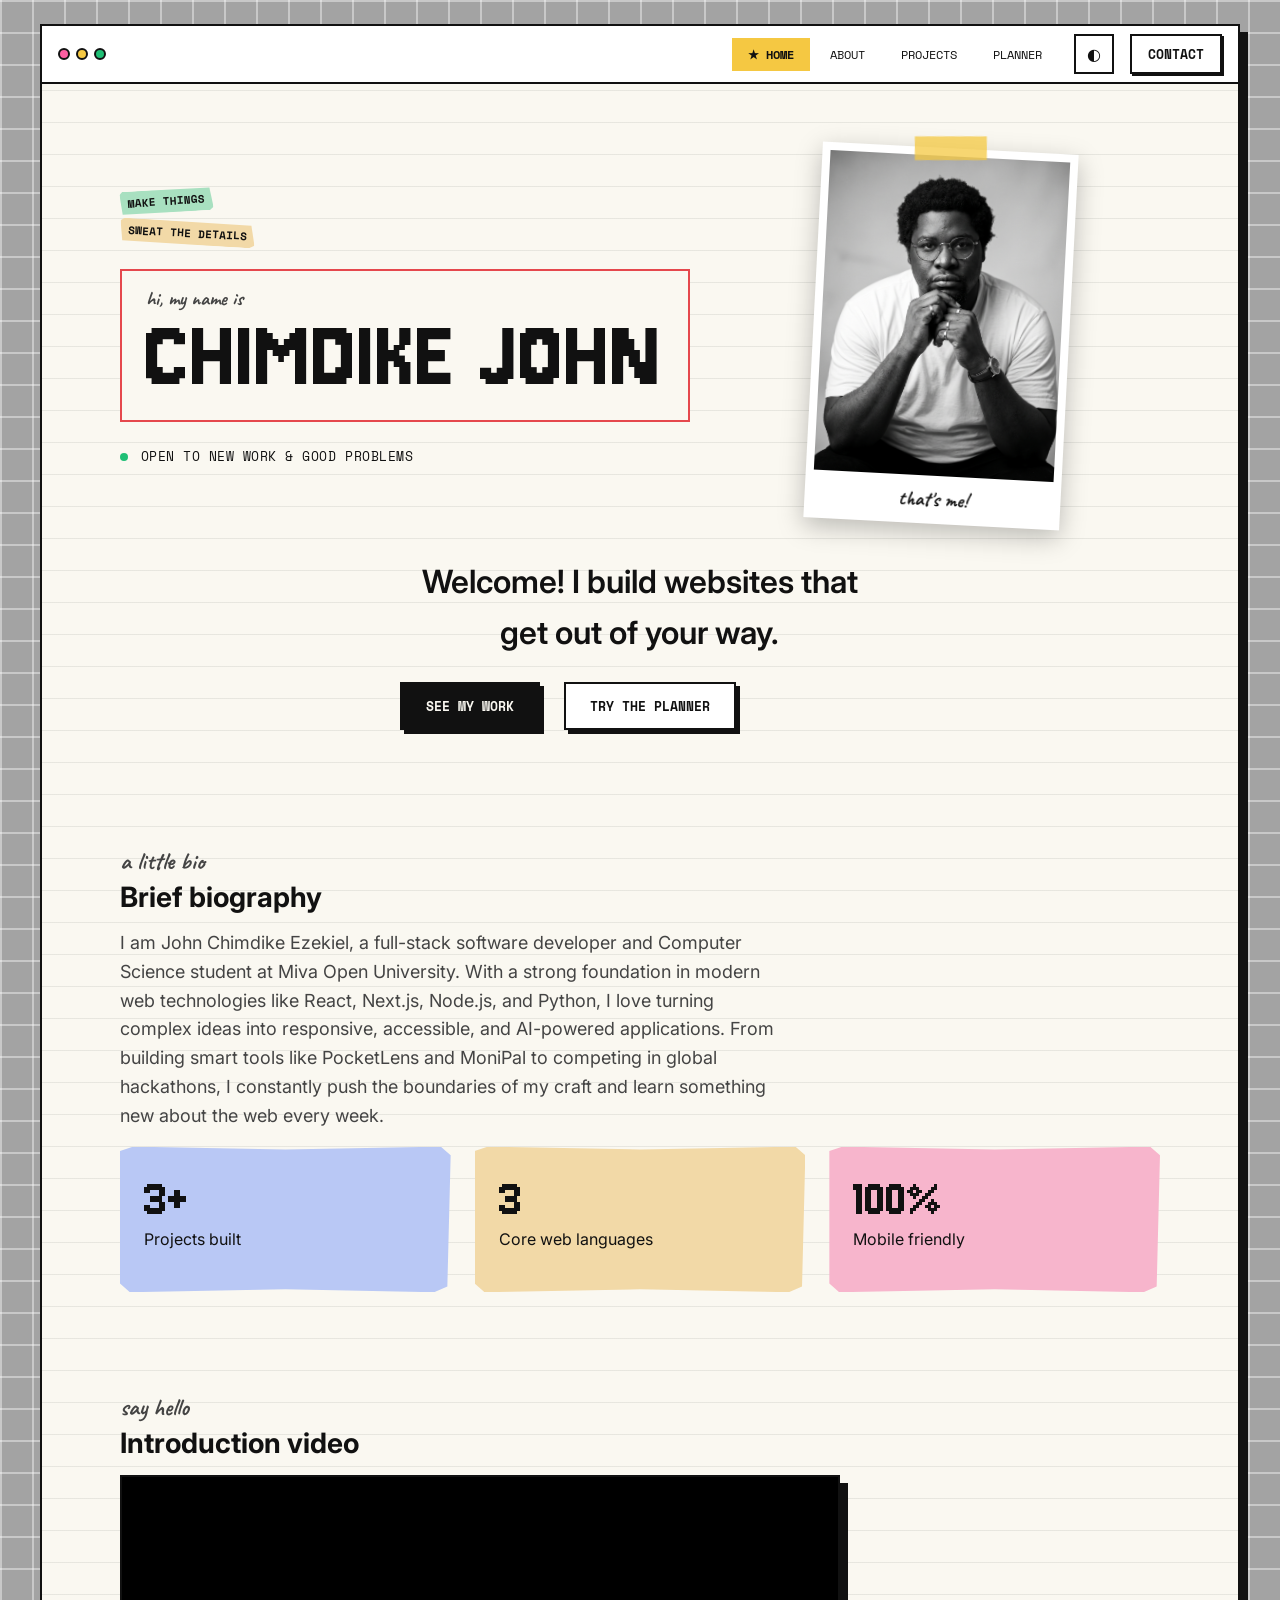
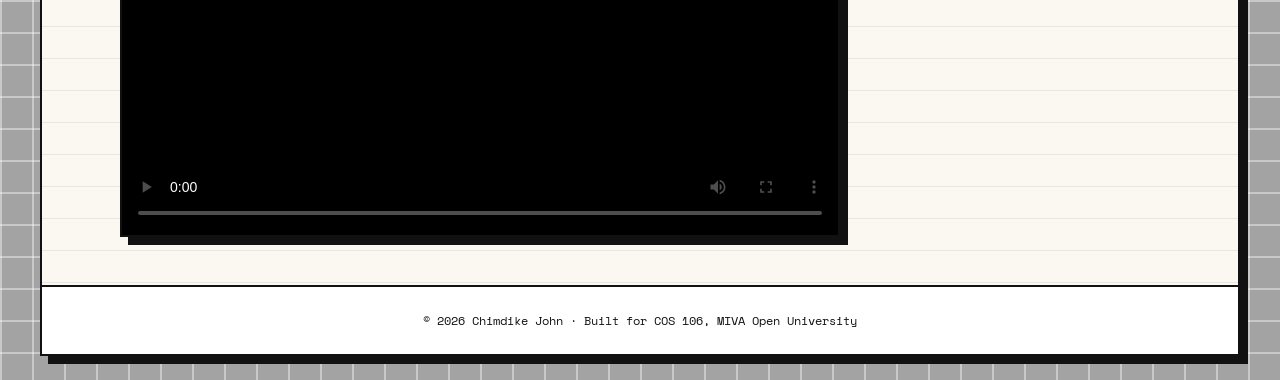
==== index.html @ c8ea5d3c "feat: initialize student portfolio and academic planner web application" ====
<!DOCTYPE html>
<html lang="en">

<head>
    <meta charset="UTF-8">
    <meta name="viewport" content="width=device-width, initial-scale=1">
    <meta name="description" content="Student portfolio and academic planner">
    <title>Home | Chimdike John</title>
    <link rel="preconnect" href="https://fonts.googleapis.com">
    <link rel="stylesheet"
        href="https://fonts.googleapis.com/css2?family=Caveat:wght@500;700&family=Inter:wght@400;500;600;700&family=Jersey+10&family=Space+Mono:wght@400;700&display=swap">
    <link rel="stylesheet" href="css/style.css">
</head>

<body>
    <a class="skip" href="#main">Skip to content</a>
    <div class="window">
        <header class="chrome">
            <span class="dots" aria-hidden="true"><i></i><i></i><i></i></span>
            <button class="icon-btn nav-toggle" aria-expanded="false" aria-controls="nav"
                aria-label="Toggle menu">&#9776;</button>
            <nav id="nav" class="nav" aria-label="Main">
                <ul>
                    <li><a href="index.html" aria-current="page">★ Home</a></li>
                    <li><a href="about.html">About</a></li>
                    <li><a href="projects.html">Projects</a></li>
                    <li><a href="planner.html">Planner</a></li>
                </ul>
            </nav>
            <button class="icon-btn theme-toggle" aria-label="Toggle dark mode">&#9680;</button>
            <a class="btn btn-small" href="contact.html">Contact</a>
        </header>
        <main id="main">

            <section class="hero container">
                <div class="name-wrap">
                    <span class="tag t-green rot-l">make things</span>
                    <span class="tag t-sand rot-r">sweat the details</span>
                    <h1 class="name-box"><span class="hand">hi, my name is</span><span class="display">Chimdike
                            John</span></h1>
                    <p class="mono small"><span class="live" aria-hidden="true"></span> Open to new work &amp; good
                        problems</p>
                </div>
                <figure class="polaroid tilt-r"><img src="assets/profile_photo1.jpg" alt="Portrait of Chimdike John"
                        width="240" height="240">
                    <figcaption class="hand">that's me!</figcaption>
                </figure>
                <div class="intro">
                    <p class="statement">Welcome! I build websites that get out of your way. </p>
                    <div class="actions"><a class="btn btn-primary" href="projects.html">See my work</a><a
                            class="btn btn-ghost" href="planner.html">Try the planner</a></div>
                </div>
            </section>
            <section class="container section">
                <p class="hand label">a little bio</p>
                <h2>Brief biography</h2>
                <p class="lead">I am John Chimdike Ezekiel, a full-stack software developer and Computer Science student
                    at Miva Open University. With a strong foundation in modern web technologies like React, Next.js,
                    Node.js, and Python, I love turning complex ideas into responsive, accessible, and AI-powered
                    applications. From building smart tools like PocketLens and MoniPal to competing in global
                    hackathons, I constantly push the boundaries of my craft and learn something new about the web every
                    week.</p>
                <div class="grid grid-3">
                    <article class="scrap s-blue">
                        <p class="stat">3+</p>
                        <p>Projects built</p>
                    </article>
                    <article class="scrap s-sand">
                        <p class="stat">3</p>
                        <p>Core web languages</p>
                    </article>
                    <article class="scrap s-pink">
                        <p class="stat">100%</p>
                        <p>Mobile friendly</p>
                    </article>
                </div>
            </section>
            <section class="container section">
                <p class="hand label">say hello</p>
                <h2>Introduction video</h2>
                <video class="media" controls preload="metadata" poster="assets/project1.svg">
                    <source src="assets/intro.mp4" type="video/mp4">Your browser does not support the video element.
                </video>
            </section>
        </main>
        <footer class="site-footer">
            <p class="mono">&copy; <span id="year">2026</span> Chimdike John &middot; Built for COS 106, MIVA Open
                University</p>
        </footer>
    </div>
    <script src="js/main.js" defer></script>

</body>

</html>
---- css/style.css ----
/* Tokens: 8pt grid, paper + sticker palette */
:root{--paper:#faf8f1;--line:rgba(17,17,17,.08);--desk:#a3a3a3;--grid:rgba(255,255,255,.4);--ink:#111;--muted:#444;--surface:#fff;--focus:#3b5bff;--yellow:#f5c842;--pink:#ff5fa2;--green:#1fbf75;--blue:#3b5bff;--p-blue:#b9c8f5;--p-sand:#f2d9a7;--p-pink:#f7b5cc;--p-green:#a8e0c0;--note:#f8e9a1;--ok:#166534;--err:#b91c1c;--s1:8px;--s2:16px;--s3:24px;--s4:32px;--s6:48px;--s8:64px;--t:200ms ease-in-out}
[data-theme=dark]{--paper:#1b1b18;--line:rgba(255,255,255,.07);--desk:#2a2a2a;--grid:rgba(255,255,255,.07);--ink:#f5f3ea;--muted:#cfcbbd;--surface:#26261f;--focus:#8aa0ff}
@media(prefers-color-scheme:dark){:root:not([data-theme=light]){--paper:#1b1b18;--line:rgba(255,255,255,.07);--desk:#2a2a2a;--grid:rgba(255,255,255,.07);--ink:#f5f3ea;--muted:#cfcbbd;--surface:#26261f;--focus:#8aa0ff}}
*,*::before,*::after{box-sizing:border-box}
html{scroll-behavior:smooth}
body{margin:0;font:400 1rem/1.6 Inter,system-ui,sans-serif;color:var(--ink);background:linear-gradient(var(--grid) 2px,transparent 2px) 0 0/32px 32px,linear-gradient(90deg,var(--grid) 2px,transparent 2px) 0 0/32px 32px,var(--desk)}
img,video{max-width:100%;height:auto;display:block}
h1,h2,h3{line-height:1.15;margin:0 0 var(--s2);font-weight:700}h2{font-size:1.75rem}h3{font-size:1.125rem;margin-top:var(--s3)}
p{margin:0 0 var(--s2)}a{color:inherit}
.display{font:400 clamp(3rem,11vw,6.5rem)/.9 "Jersey 10","Courier New",monospace;text-transform:uppercase;letter-spacing:.01em}
.hand{font-family:Caveat,"Comic Sans MS",cursive;font-weight:700}.hand.big{font-size:1.5rem;line-height:1.3}.label{font-size:1.5rem;color:var(--muted);margin:0}
.mono{font-family:"Space Mono",ui-monospace,monospace}.small{font-size:.8125rem;text-transform:uppercase;letter-spacing:.04em}
.lead{font-size:1.125rem;color:var(--muted);max-width:60ch}
.container{width:min(100% - 2*var(--s3),1040px);margin-inline:auto}.narrow{max-width:720px}.section{padding-block:var(--s6)}.gap-top{margin-top:var(--s4)}
.sr{position:absolute;width:1px;height:1px;overflow:hidden;clip:rect(0 0 0 0)}
.skip{position:absolute;left:var(--s2);top:-64px;background:var(--ink);color:var(--paper);padding:var(--s1) var(--s2);z-index:100}.skip:focus{top:var(--s1)}
:focus-visible{outline:3px solid var(--focus);outline-offset:2px}
/* Window */
.window{max-width:1200px;margin:var(--s3) auto;border:2px solid var(--ink);background:linear-gradient(var(--line) 1px,transparent 1px) 0 0/100% 32px,var(--paper);box-shadow:8px 8px 0 var(--ink)}
@media(max-width:767px){.window{margin:0;box-shadow:none;border-width:0}}
.chrome{position:sticky;top:0;z-index:50;display:flex;align-items:center;gap:var(--s2);padding:var(--s1) var(--s2);background:var(--surface);border-bottom:2px solid var(--ink)}
.dots{display:flex;gap:6px;margin-right:auto}.dots i{width:12px;height:12px;border-radius:50%;border:2px solid var(--ink)}.dots i:nth-child(1){background:var(--pink)}.dots i:nth-child(2){background:var(--yellow)}.dots i:nth-child(3){background:var(--green)}
.nav ul{display:flex;gap:4px;list-style:none;margin:0;padding:0}
.nav a{display:block;padding:var(--s1) var(--s2);font:400 .75rem "Space Mono",monospace;text-transform:uppercase;text-decoration:none;transition:all var(--t)}
.nav a:hover{background:var(--p-blue);color:#111}.nav a:active{transform:translateY(1px)}
.nav a[aria-current=page]{background:var(--yellow);color:#111;font-weight:700}
.icon-btn{width:40px;height:40px;border:2px solid var(--ink);background:var(--surface);color:var(--ink);font-size:1rem;cursor:pointer;transition:all var(--t)}.icon-btn:hover{background:var(--p-green);color:#111}.nav-toggle{display:none}
@media(max-width:767px){.nav-toggle{display:block}.dots{margin-right:0}.chrome{flex-wrap:wrap}.nav{order:9;flex-basis:100%;max-height:0;overflow:hidden;transition:max-height var(--t)}.nav.open{max-height:280px}.nav ul{flex-direction:column}.chrome .btn-small{margin-left:auto}.theme-toggle{margin-left:auto}.chrome .btn-small{margin-left:0}}
/* Buttons */
.btn{display:inline-block;padding:12px var(--s3);border:2px solid var(--ink);background:var(--surface);color:var(--ink);font:700 .8125rem "Space Mono",monospace;text-transform:uppercase;text-decoration:none;cursor:pointer;box-shadow:4px 4px 0 var(--ink);transition:all var(--t)}
.btn:hover{transform:translate(-2px,-2px);box-shadow:6px 6px 0 var(--ink)}.btn:active{transform:translate(2px,2px);box-shadow:0 0 0 var(--ink)}
.btn-primary{background:var(--ink);color:var(--paper)}.btn-small{padding:var(--s1) var(--s2);box-shadow:2px 2px 0 var(--ink)}
.btn:disabled{opacity:.5;cursor:not-allowed;transform:none}.actions{display:flex;flex-wrap:wrap;gap:var(--s3)}
/* Stickers */
.tag{display:inline-block;padding:4px var(--s1);font:700 .6875rem "Space Mono",monospace;text-transform:uppercase;color:#111;clip-path:polygon(0 12%,3% 0,97% 6%,100% 88%,96% 100%,2% 94%)}
.t-green{background:var(--p-green)}.t-sand{background:var(--p-sand)}.t-blue{background:var(--p-blue)}.t-pink{background:var(--p-pink)}
.rot-l{transform:rotate(-4deg)}.rot-r{transform:rotate(3deg)}
.polaroid{position:relative;margin:0;padding:var(--s1) var(--s1) 0;background:#fff;color:#111;box-shadow:0 8px 24px rgba(0,0,0,.25);width:min(100%,256px)}
.polaroid::before,.note::before{content:"";position:absolute;top:-12px;left:50%;width:72px;height:24px;margin-left:-36px;background:rgba(245,200,66,.75);transform:rotate(-3deg)}
.polaroid figcaption{padding:var(--s1);text-align:center;font-size:1.25rem}.tilt-l{transform:rotate(-3deg)}.tilt-r{transform:rotate(3deg)}
.note{position:relative;padding:var(--s4) var(--s3) var(--s3);background:var(--note);color:#111;box-shadow:0 8px 24px rgba(0,0,0,.18)}
.scrap{padding:var(--s3);color:#111;clip-path:polygon(0 3%,4% 0,50% 2%,97% 0,100% 6%,99% 96%,95% 100%,50% 98%,3% 100%,0 94%)}
.s-blue{background:var(--p-blue)}.s-sand{background:var(--p-sand)}.s-pink{background:var(--p-pink)}.s-green{background:var(--p-green)}
.stat{font:400 3.5rem/1 "Jersey 10",monospace;margin:0}
/* Layout */
.hero{display:grid;gap:var(--s4);align-items:center;justify-items:center;text-align:center;padding-block:var(--s8);animation:pop .5s ease-out both}
@media(min-width:768px){.hero{grid-template-columns:1.3fr 1fr;text-align:left;justify-items:start}.intro{grid-column:1/-1;justify-self:center;text-align:center}.hero .polaroid{justify-self:center}}
.name-wrap{display:grid;gap:var(--s1);justify-items:inherit}
.name-box{position:relative;display:grid;margin:var(--s2) 0;padding:var(--s2) var(--s3);border:2px solid #e5484d;background:var(--paper)}
.name-box .hand{font-size:1.25rem;color:var(--muted)}
.statement{font-size:clamp(1.5rem,4vw,2rem);font-weight:600;margin-bottom:var(--s3);max-width:24ch;margin-inline:auto}
.live{display:inline-block;width:8px;height:8px;border-radius:50%;background:var(--green);margin-right:4px}
.grid{display:grid;gap:var(--s3)}@media(min-width:640px){.grid-2,.grid-3{grid-template-columns:repeat(2,1fr)}}@media(min-width:960px){.grid-3{grid-template-columns:repeat(3,1fr)}}
.media{width:100%;max-width:720px;border:2px solid var(--ink);box-shadow:8px 8px 0 var(--ink);background:#000}audio{width:100%}
.about-top{display:grid;gap:var(--s4);align-items:center;margin:var(--s4) 0;justify-items:center}@media(min-width:768px){.about-top{grid-template-columns:256px 1fr}}
.chips,.plain{list-style:none;padding:0;margin:0}.chips{display:flex;flex-wrap:wrap;gap:var(--s1)}
.chips li{padding:var(--s1) var(--s2);border:2px solid #111;font:700 .875rem "Space Mono",monospace;color:#111;box-shadow:3px 3px 0 #111}
.c-yellow{background:var(--yellow)}.c-green{background:var(--green)}.c-blue{background:var(--p-blue)}.c-pink{background:var(--pink)}
table{width:100%;border-collapse:collapse}th,td{text-align:left;padding:var(--s1);border-bottom:1px dashed #111;font-size:.9375rem}th{font:700 .75rem "Space Mono",monospace;text-transform:uppercase}
/* Projects */
.stack{display:grid;gap:var(--s4);margin-top:var(--s4)}
.panel{display:grid;gap:var(--s3);align-items:center;padding:var(--s4);border:2px solid #111;clip-path:polygon(0 0,calc(100% - 48px) 0,100% 48px,100% 100%,0 100%);transition:transform var(--t)}
@media(min-width:768px){.panel{grid-template-columns:1fr 1fr}}.panel:hover{transform:translateY(-4px)}
.p-ink{background:#111;color:#faf8f1}.p-yellow{background:var(--yellow);color:#111}.p-blue{background:var(--p-blue);color:#111}
.panel h2{font:400 clamp(2.5rem,6vw,3.5rem)/1 "Jersey 10",monospace;text-transform:uppercase}
.panel img{border:2px solid #111;transform:rotate(2deg);box-shadow:6px 6px 0 rgba(0,0,0,.35)}
.panel .btn{background:transparent;color:inherit;border-color:currentColor;box-shadow:3px 3px 0 currentColor;margin:0 var(--s1) var(--s1) 0}
/* Forms */
input,textarea{width:100%;padding:12px var(--s2);font:inherit;color:#111;background:#fffdf4;border:2px dashed #111;transition:all var(--t)}
input:hover,textarea:hover{background:#fff}input:focus,textarea:focus{outline:3px solid var(--blue);outline-offset:1px;border-style:solid}input:disabled{opacity:.5}.invalid{border-color:var(--err);border-style:solid}
label{display:block;font:700 .75rem "Space Mono",monospace;text-transform:uppercase;margin-bottom:4px}.field{margin-bottom:var(--s2)}
.error{color:var(--err);font-size:.875rem;font-weight:600;margin:4px 0 0}.success{color:var(--ok);font-weight:700;margin:var(--s2) 0 0}
.contact-grid{display:grid;gap:var(--s4);align-items:center;justify-items:center;margin-top:var(--s4)}@media(min-width:960px){.contact-grid{grid-template-columns:1fr 2fr 1fr}}@media(max-width:959px){.hide-sm{display:none}}
.form{width:100%}
/* Planner */
.row{display:flex;gap:var(--s1);flex-wrap:wrap}.row input{flex:1;min-width:200px}
.toolbar{display:flex;flex-wrap:wrap;justify-content:space-between;align-items:center;gap:var(--s2);margin-block:var(--s2)}.toolbar p{margin:0}
.filters{display:flex;gap:var(--s1)}
.chip{padding:4px var(--s2);border:2px solid #111;background:#fffdf4;color:#111;font:700 .75rem "Space Mono",monospace;text-transform:uppercase;cursor:pointer;transition:all var(--t)}.chip:hover{background:var(--p-blue)}.chip.is-active{background:#111;color:#faf8f1}
.tasks{list-style:none;padding:0;margin:0;display:grid;gap:var(--s2)}
.task{display:flex;align-items:center;gap:var(--s2);padding:var(--s2);color:#111;border:2px solid #111;box-shadow:4px 4px 0 #111;animation:pop .25s ease-out both;transition:all var(--t)}
.task:nth-child(4n+1){background:var(--p-blue)}.task:nth-child(4n+2){background:var(--p-pink)}.task:nth-child(4n+3){background:var(--p-green)}.task:nth-child(4n){background:var(--p-sand)}
.task input{width:20px;height:20px;flex:none;accent-color:#111;padding:0}.task span{flex:1;overflow-wrap:anywhere;font-weight:500}.task.done span{text-decoration:line-through;opacity:.7}
.del{border:2px solid #111;background:#fffdf4;color:#b91c1c;font:700 .75rem "Space Mono",monospace;text-transform:uppercase;padding:4px var(--s1);cursor:pointer;transition:all var(--t)}.del:hover{background:#b91c1c;color:#fff}
.empty{text-align:center;padding:var(--s3)}
.site-footer{padding:var(--s3);border-top:2px solid var(--ink);background:var(--surface);text-align:center}.site-footer p{margin:0;font-size:.75rem}
@keyframes pop{from{opacity:0;transform:translateY(8px)}to{opacity:1;transform:none}}
@media(prefers-reduced-motion:reduce){*{animation:none!important;transition:none!important}}
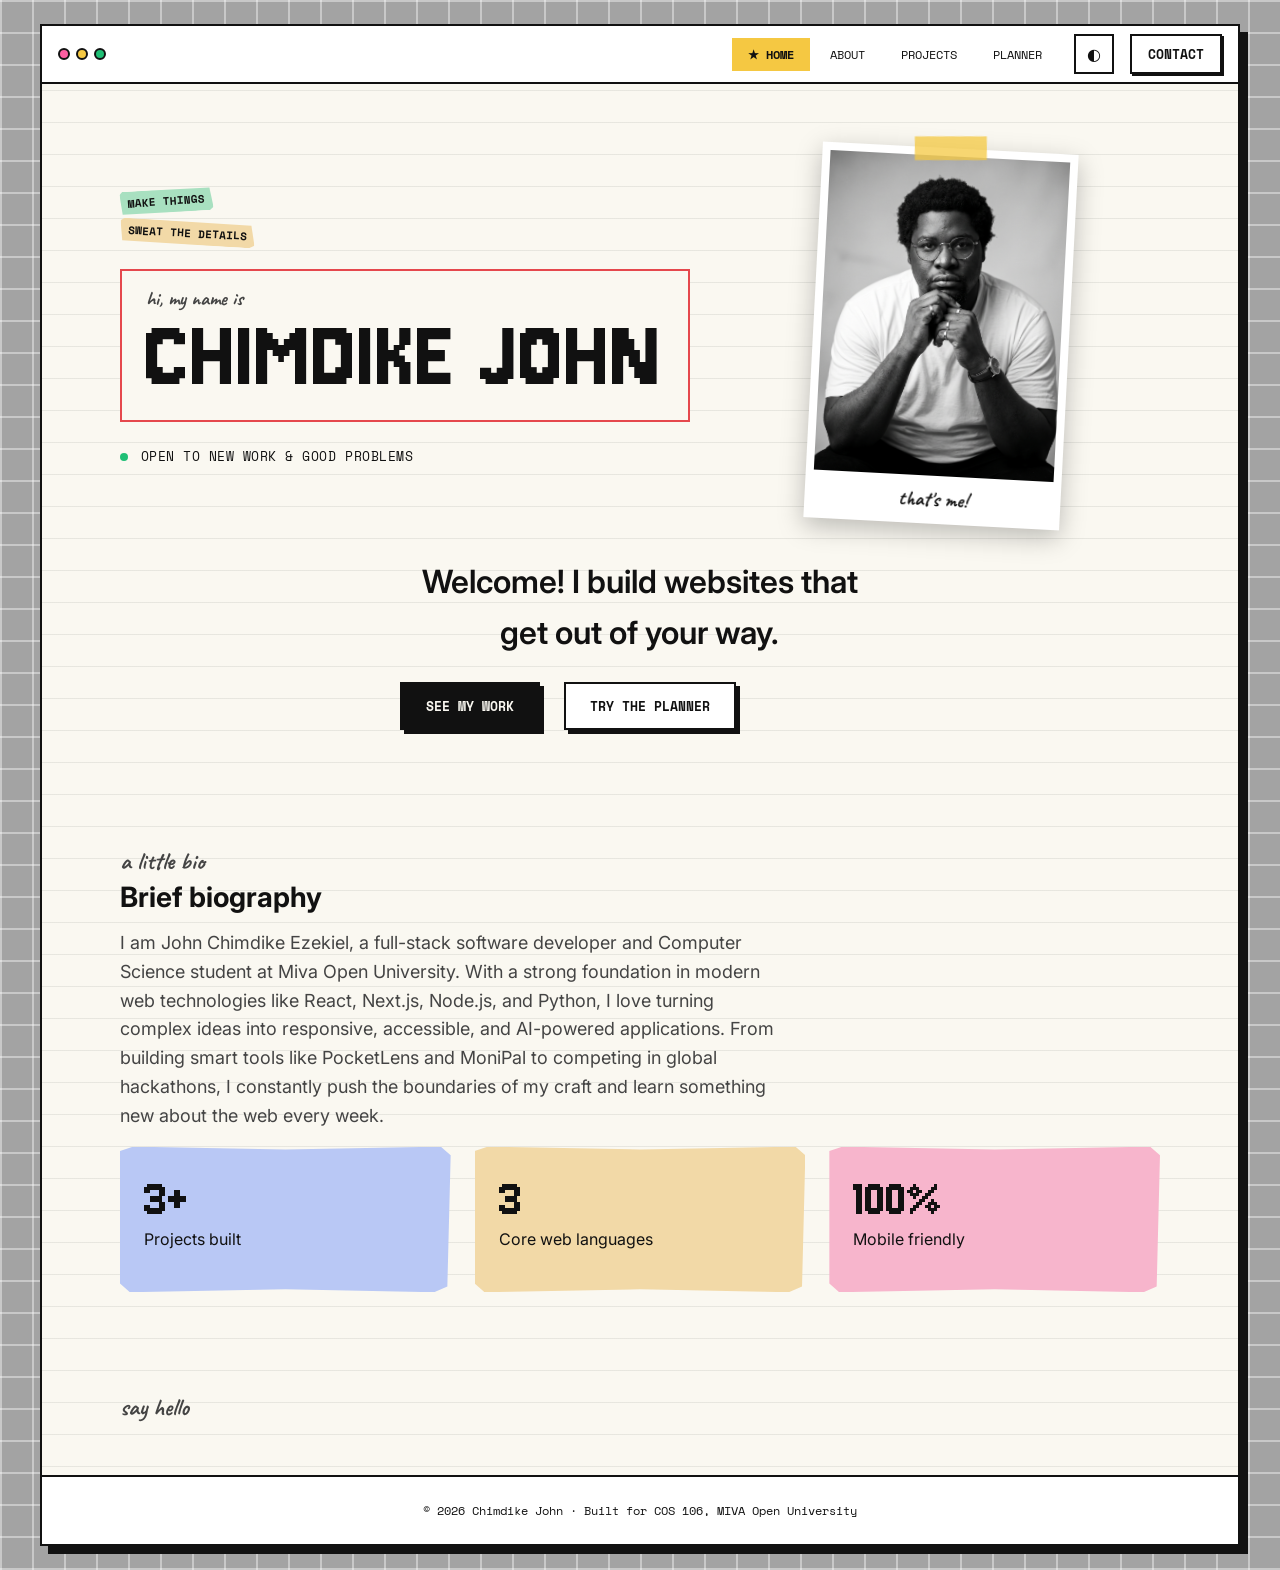
==== commit 848eb2b0: "feat: add interactive javascript features and update portfolio pages" ====
--- a/index.html
+++ b/index.html
@@ -77,10 +77,10 @@
             </section>
             <section class="container section">
                 <p class="hand label">say hello</p>
-                <h2>Introduction video</h2>
+                <!-- <h2>Introduction video</h2>
                 <video class="media" controls preload="metadata" poster="assets/project1.svg">
                     <source src="assets/intro.mp4" type="video/mp4">Your browser does not support the video element.
-                </video>
+                </video> -->
             </section>
         </main>
         <footer class="site-footer">
